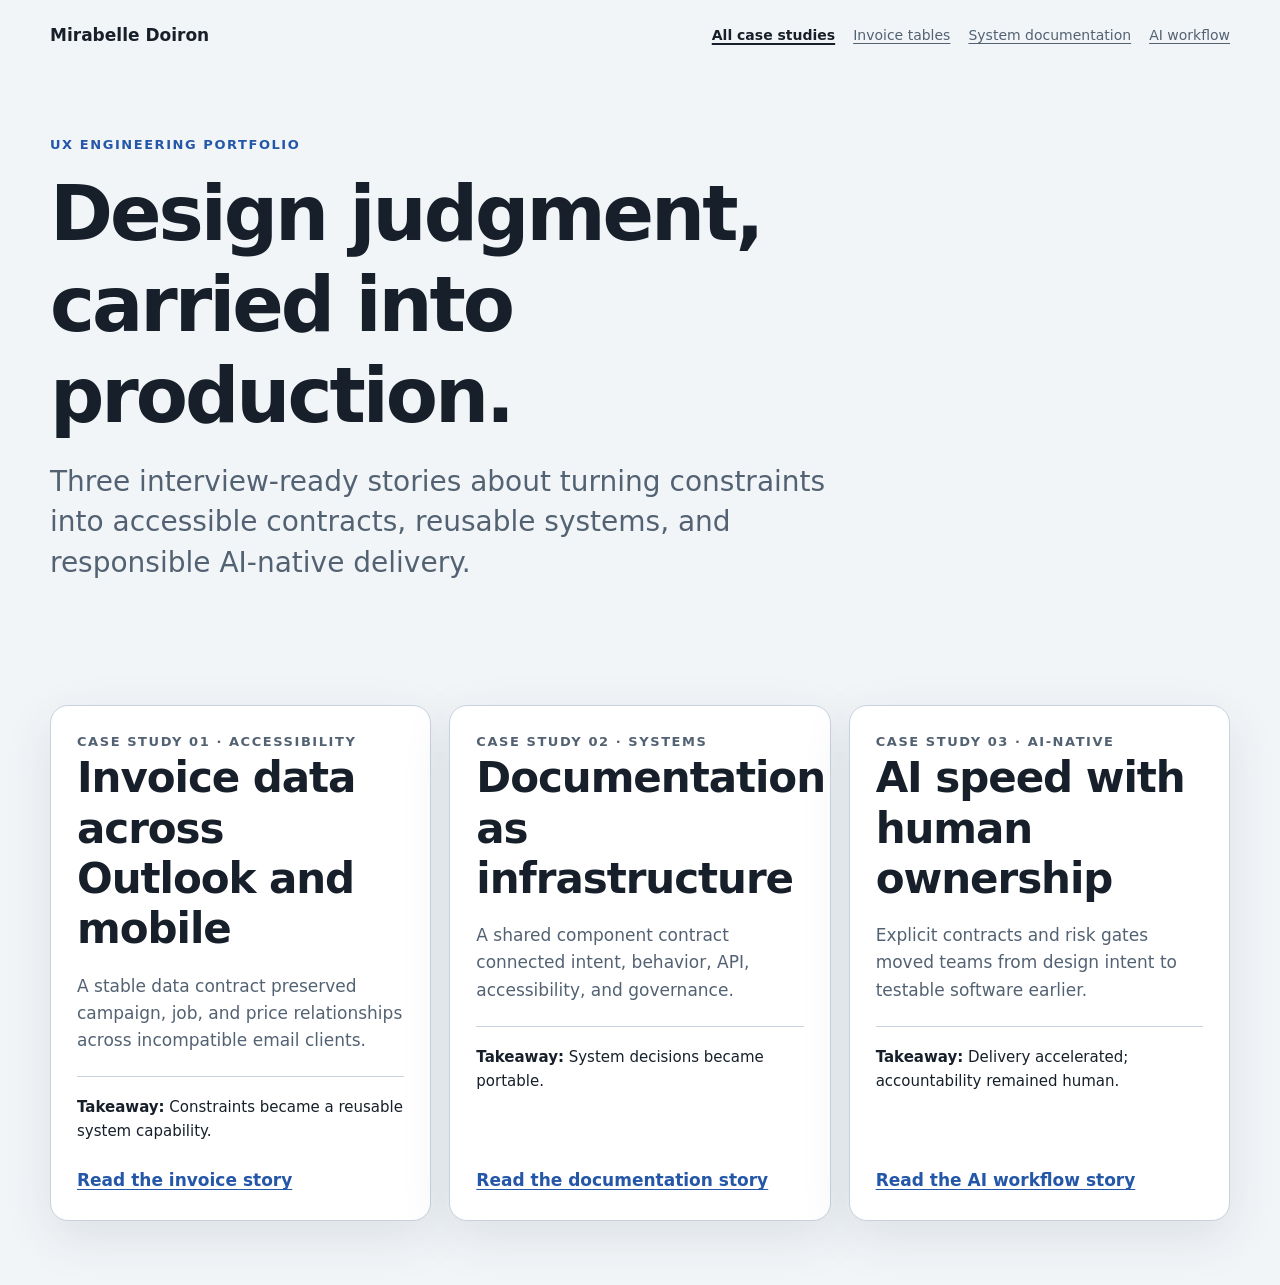
==== case-studies-index.html @ fa3d3a66 "feat(portfolio): add interview-ready case studies" ====
<!doctype html>
<html lang="en">
<head>
  <meta charset="utf-8">
  <meta name="viewport" content="width=device-width, initial-scale=1">
  <meta name="description" content="Mirabelle Doiron’s UX engineering case studies: accessible implementation, design-system infrastructure, and human-owned AI workflows.">
  <title>Mirabelle Doiron · UX engineering case studies</title>
  <link rel="stylesheet" href="./case-study.css">
</head>
<body>
  <a class="skip-link" href="#main">Skip to case studies</a>
  <nav class="site-nav" aria-label="Case study navigation">
    <strong>Mirabelle Doiron</strong>
    <div class="nav-links">
      <a aria-current="page" href="./case-studies-index.html">All case studies</a>
      <a href="./case-study-accessible-invoice.html">Invoice tables</a>
      <a href="./case-study-design-system-docs.html">System documentation</a>
      <a href="./case-study-ai-workflow.html">AI workflow</a>
    </div>
  </nav>

  <main id="main">
    <header class="hero container">
      <p class="eyebrow">UX engineering portfolio</p>
      <h1>Design judgment, carried into production.</h1>
      <p class="lede">Three interview-ready stories about turning constraints into accessible contracts, reusable systems, and responsible AI-native delivery.</p>
    </header>

    <section class="section" aria-labelledby="case-studies-title">
      <div class="container">
        <h2 class="sr-only" id="case-studies-title">Case studies</h2>
        <div class="case-grid">
          <article class="case-card">
            <p class="eyebrow">Case study 01 · Accessibility</p>
            <h2>Invoice data across Outlook and mobile</h2>
            <p>A stable data contract preserved campaign, job, and price relationships across incompatible email clients.</p>
            <p class="card-takeaway"><strong>Takeaway:</strong> Constraints became a reusable system capability.</p>
            <a class="case-link" href="./case-study-accessible-invoice.html">Read the invoice story</a>
          </article>

          <article class="case-card">
            <p class="eyebrow">Case study 02 · Systems</p>
            <h2>Documentation as infrastructure</h2>
            <p>A shared component contract connected intent, behavior, API, accessibility, and governance.</p>
            <p class="card-takeaway"><strong>Takeaway:</strong> System decisions became portable.</p>
            <a class="case-link" href="./case-study-design-system-docs.html">Read the documentation story</a>
          </article>

          <article class="case-card">
            <p class="eyebrow">Case study 03 · AI-native</p>
            <h2>AI speed with human ownership</h2>
            <p>Explicit contracts and risk gates moved teams from design intent to testable software earlier.</p>
            <p class="card-takeaway"><strong>Takeaway:</strong> Delivery accelerated; accountability remained human.</p>
            <a class="case-link" href="./case-study-ai-workflow.html">Read the AI workflow story</a>
          </article>
        </div>
      </div>
    </section>
  </main>
</body>
</html>
---- case-study.css ----
:root {
  color-scheme: light;
  --cs-page: #f2f5f8;
  --cs-surface: #ffffff;
  --cs-surface-soft: #eaf0f7;
  --cs-text: #17202a;
  --cs-muted: #536273;
  --cs-border: #c8d1dc;
  --cs-accent: #2457a7;
  --cs-accent-strong: #183f7e;
  --cs-success: #176b4d;
  --cs-warning: #9a4d00;
  --cs-code: #10243e;
  --cs-focus: #8a4fff;
  --cs-radius: 18px;
  --cs-shadow: 0 16px 50px rgba(31, 45, 61, 0.1);
}

* {
  box-sizing: border-box;
}

html {
  scroll-behavior: smooth;
}

body {
  margin: 0;
  background: var(--cs-page);
  color: var(--cs-text);
  font-family: Inter, ui-sans-serif, system-ui, -apple-system, BlinkMacSystemFont, "Segoe UI", sans-serif;
  font-size: 17px;
  line-height: 1.6;
}

a {
  color: var(--cs-accent);
  text-underline-offset: 3px;
}

a:hover {
  color: var(--cs-accent-strong);
}

a:focus-visible,
button:focus-visible {
  outline: 3px solid var(--cs-focus);
  outline-offset: 4px;
}

h1,
h2,
h3,
p {
  margin-top: 0;
}

h1,
h2,
h3 {
  line-height: 1.2;
}

h1 {
  max-width: 900px;
  margin-bottom: 20px;
  font-size: clamp(42px, 7vw, 76px);
  letter-spacing: -0.04em;
}

h2 {
  margin-bottom: 18px;
  font-size: clamp(28px, 4vw, 42px);
  letter-spacing: -0.025em;
}

h3 {
  margin-bottom: 10px;
  font-size: 20px;
}

code,
pre {
  font-family: ui-monospace, SFMono-Regular, Menlo, Monaco, Consolas, monospace;
}

pre {
  overflow-x: auto;
  margin: 0;
  padding: 20px;
  border-radius: 12px;
  background: var(--cs-code);
  color: #f5f8fc;
  font-size: 14px;
  line-height: 1.55;
}

.skip-link {
  position: absolute;
  top: 8px;
  left: 8px;
  z-index: 10;
  padding: 10px 14px;
  transform: translateY(-160%);
  border-radius: 8px;
  background: var(--cs-surface);
}

.skip-link:focus {
  transform: translateY(0);
}

.site-nav {
  display: flex;
  width: min(1180px, calc(100% - 40px));
  margin: 0 auto;
  padding: 22px 0;
  justify-content: space-between;
  align-items: center;
  gap: 18px;
}

.site-nav strong {
  white-space: nowrap;
}

.nav-links {
  display: flex;
  flex-wrap: wrap;
  justify-content: flex-end;
  gap: 8px 18px;
}

.nav-links a {
  color: var(--cs-muted);
  font-size: 14px;
}

.nav-links a[aria-current="page"] {
  color: var(--cs-text);
  font-weight: 700;
  text-decoration-thickness: 2px;
}

.container {
  width: min(1180px, calc(100% - 40px));
  margin: 0 auto;
}

.hero {
  padding: 64px 0 58px;
}

.eyebrow {
  margin-bottom: 12px;
  color: var(--cs-accent);
  font-size: 13px;
  font-weight: 800;
  letter-spacing: 0.12em;
  text-transform: uppercase;
}

.lede {
  max-width: 820px;
  margin-bottom: 0;
  color: var(--cs-muted);
  font-size: clamp(20px, 3vw, 28px);
  line-height: 1.45;
}

.hero-facts {
  display: grid;
  grid-template-columns: repeat(3, minmax(0, 1fr));
  max-width: 820px;
  margin: 34px 0 0;
  padding-top: 22px;
  border-top: 1px solid var(--cs-border);
}

.hero-facts div {
  padding-right: 20px;
}

.hero-facts dt {
  margin-bottom: 3px;
  color: var(--cs-muted);
  font-size: 12px;
  font-weight: 800;
  letter-spacing: 0.1em;
  text-transform: uppercase;
}

.hero-facts dd {
  margin: 0;
  font-weight: 700;
}

.summary-grid,
.case-grid {
  display: grid;
  grid-template-columns: repeat(3, minmax(0, 1fr));
  gap: 18px;
}

.summary-card,
.case-card,
.panel,
.doc-example,
.decision-card {
  border: 1px solid var(--cs-border);
  border-radius: var(--cs-radius);
  background: var(--cs-surface);
  box-shadow: var(--cs-shadow);
}

.summary-card,
.case-card,
.decision-card {
  padding: 26px;
}

.summary-card p,
.case-card p,
.decision-card p {
  margin-bottom: 0;
  color: var(--cs-muted);
}

.case-card {
  display: flex;
  min-height: 330px;
  flex-direction: column;
}

.case-card .case-link {
  margin-top: auto;
  padding-top: 24px;
  font-weight: 750;
}

.card-takeaway {
  margin-top: 22px;
  padding-top: 18px;
  border-top: 1px solid var(--cs-border);
  color: var(--cs-text) !important;
  font-size: 15px;
}

.section {
  padding: 64px 0;
}

.section + .section {
  border-top: 1px solid var(--cs-border);
}

.section-heading {
  max-width: 760px;
  margin-bottom: 32px;
}

.section-heading p {
  margin-bottom: 0;
  color: var(--cs-muted);
}

.split {
  display: grid;
  grid-template-columns: minmax(0, 1.25fr) minmax(300px, 0.75fr);
  gap: 28px;
  align-items: start;
}

.panel {
  padding: 28px;
}

.panel > :last-child {
  margin-bottom: 0;
}

.contract-note {
  display: flex;
  margin-top: 22px;
  padding: 18px 20px;
  align-items: baseline;
  gap: 16px;
  border: 1px solid var(--cs-border);
  border-radius: 12px;
  background: var(--cs-surface-soft);
}

.contract-note code {
  color: var(--cs-muted);
  font-size: 14px;
}

.clean-list,
.check-list {
  margin: 0;
  padding-left: 22px;
}

.clean-list li,
.check-list li {
  margin-bottom: 10px;
}

.check-list li::marker {
  color: var(--cs-success);
}

.render-grid {
  display: grid;
  grid-template-columns: minmax(620px, 1fr) 390px;
  gap: 22px;
  align-items: start;
}

.render-window h3 {
  display: flex;
  margin-bottom: 10px;
  justify-content: space-between;
  gap: 14px;
}

.render-window h3 span {
  color: var(--cs-muted);
  font-size: 13px;
  font-weight: 500;
}

.render-window iframe {
  display: block;
  width: 100%;
  height: 760px;
  border: 1px solid var(--cs-border);
  border-radius: 12px;
  background: var(--cs-surface);
}

.mobile-render {
  width: 390px;
  max-width: 100%;
}

.flow {
  display: grid;
  grid-template-columns: repeat(5, minmax(0, 1fr));
  gap: 14px;
  margin: 0;
  padding: 0;
  list-style: none;
}

.flow-four {
  grid-template-columns: repeat(4, minmax(0, 1fr));
}

.flow li {
  position: relative;
  padding: 24px 18px 20px;
  border: 1px solid var(--cs-border);
  border-radius: 12px;
  background: var(--cs-surface);
  box-shadow: var(--cs-shadow);
}

.flow strong,
.flow span {
  display: block;
}

.flow strong {
  margin-bottom: 8px;
}

.flow span {
  color: var(--cs-muted);
  font-size: 14px;
}

.before-after {
  display: grid;
  grid-template-columns: repeat(2, minmax(0, 1fr));
  gap: 22px;
}

.doc-example {
  overflow: hidden;
}

.doc-toolbar {
  display: flex;
  padding: 14px 18px;
  justify-content: space-between;
  gap: 18px;
  border-bottom: 1px solid var(--cs-border);
  background: var(--cs-surface-soft);
  color: var(--cs-muted);
  font-size: 14px;
}

.doc-layout {
  display: grid;
  grid-template-columns: 220px minmax(0, 1fr);
  min-height: 520px;
}

.doc-sidebar {
  padding: 24px;
  border-right: 1px solid var(--cs-border);
  background: var(--cs-surface-soft);
}

.doc-sidebar a {
  display: block;
  margin-bottom: 12px;
  color: var(--cs-muted);
}

.doc-content {
  padding: 36px;
}

.doc-content section {
  padding: 22px 0;
  border-top: 1px solid var(--cs-border);
}

.doc-content section:first-of-type {
  border-top: 0;
}

.code-comparison {
  display: grid;
  grid-template-columns: repeat(2, minmax(0, 1fr));
  gap: 22px;
}

.code-column h3 {
  display: flex;
  align-items: center;
  gap: 9px;
}

.status-dot {
  width: 10px;
  height: 10px;
  border-radius: 50%;
  background: var(--cs-warning);
}

.status-dot.good {
  background: var(--cs-success);
}

.takeaway {
  max-width: 940px;
  margin: 30px 0 0;
  padding: 26px 28px;
  border-left: 5px solid var(--cs-accent);
  background: var(--cs-surface);
  font-size: clamp(22px, 3vw, 30px);
  font-weight: 700;
  line-height: 1.4;
}

.impact-section {
  background: var(--cs-surface-soft);
}

.impact-section h2 {
  max-width: 900px;
}

.impact-copy {
  max-width: 760px;
  margin-bottom: 0;
  color: var(--cs-muted);
  font-size: 19px;
}

.validation-signals {
  display: flex;
  margin-top: 22px;
  flex-wrap: wrap;
  gap: 10px;
}

.validation-signals span {
  padding: 8px 12px;
  border: 1px solid var(--cs-border);
  border-radius: 999px;
  background: var(--cs-surface);
  color: var(--cs-muted);
  font-size: 13px;
  font-weight: 700;
}

.case-footer {
  padding: 40px 0 70px;
  border-top: 1px solid var(--cs-border);
}

.footer-links {
  display: flex;
  flex-wrap: wrap;
  justify-content: space-between;
  gap: 20px;
}

.sr-only {
  position: absolute;
  width: 1px;
  height: 1px;
  padding: 0;
  margin: -1px;
  overflow: hidden;
  clip: rect(0, 0, 0, 0);
  white-space: nowrap;
  border: 0;
}

@media (max-width: 1050px) {
  .render-grid,
  .summary-grid,
  .case-grid {
    grid-template-columns: 1fr;
  }

  .mobile-render {
    width: 390px;
  }

  .flow {
    grid-template-columns: 1fr 1fr;
  }
}

@media (max-width: 760px) {
  body {
    font-size: 16px;
  }

  .site-nav,
  .nav-links,
  .split,
  .before-after,
  .code-comparison,
  .doc-layout,
  .hero-facts {
    grid-template-columns: 1fr;
  }

  .site-nav {
    display: grid;
  }

  .nav-links {
    display: flex;
    justify-content: flex-start;
  }

  .hero,
  .section {
    padding: 46px 0;
  }

  .hero-facts {
    gap: 16px;
  }

  .contract-note {
    align-items: flex-start;
    flex-direction: column;
    gap: 6px;
  }

  .flow {
    grid-template-columns: 1fr;
  }

  .doc-sidebar {
    border-right: 0;
    border-bottom: 1px solid var(--cs-border);
  }

  .doc-content {
    padding: 24px;
  }

  .mobile-render {
    width: 100%;
  }
}

@media (prefers-reduced-motion: reduce) {
  html {
    scroll-behavior: auto;
  }
}
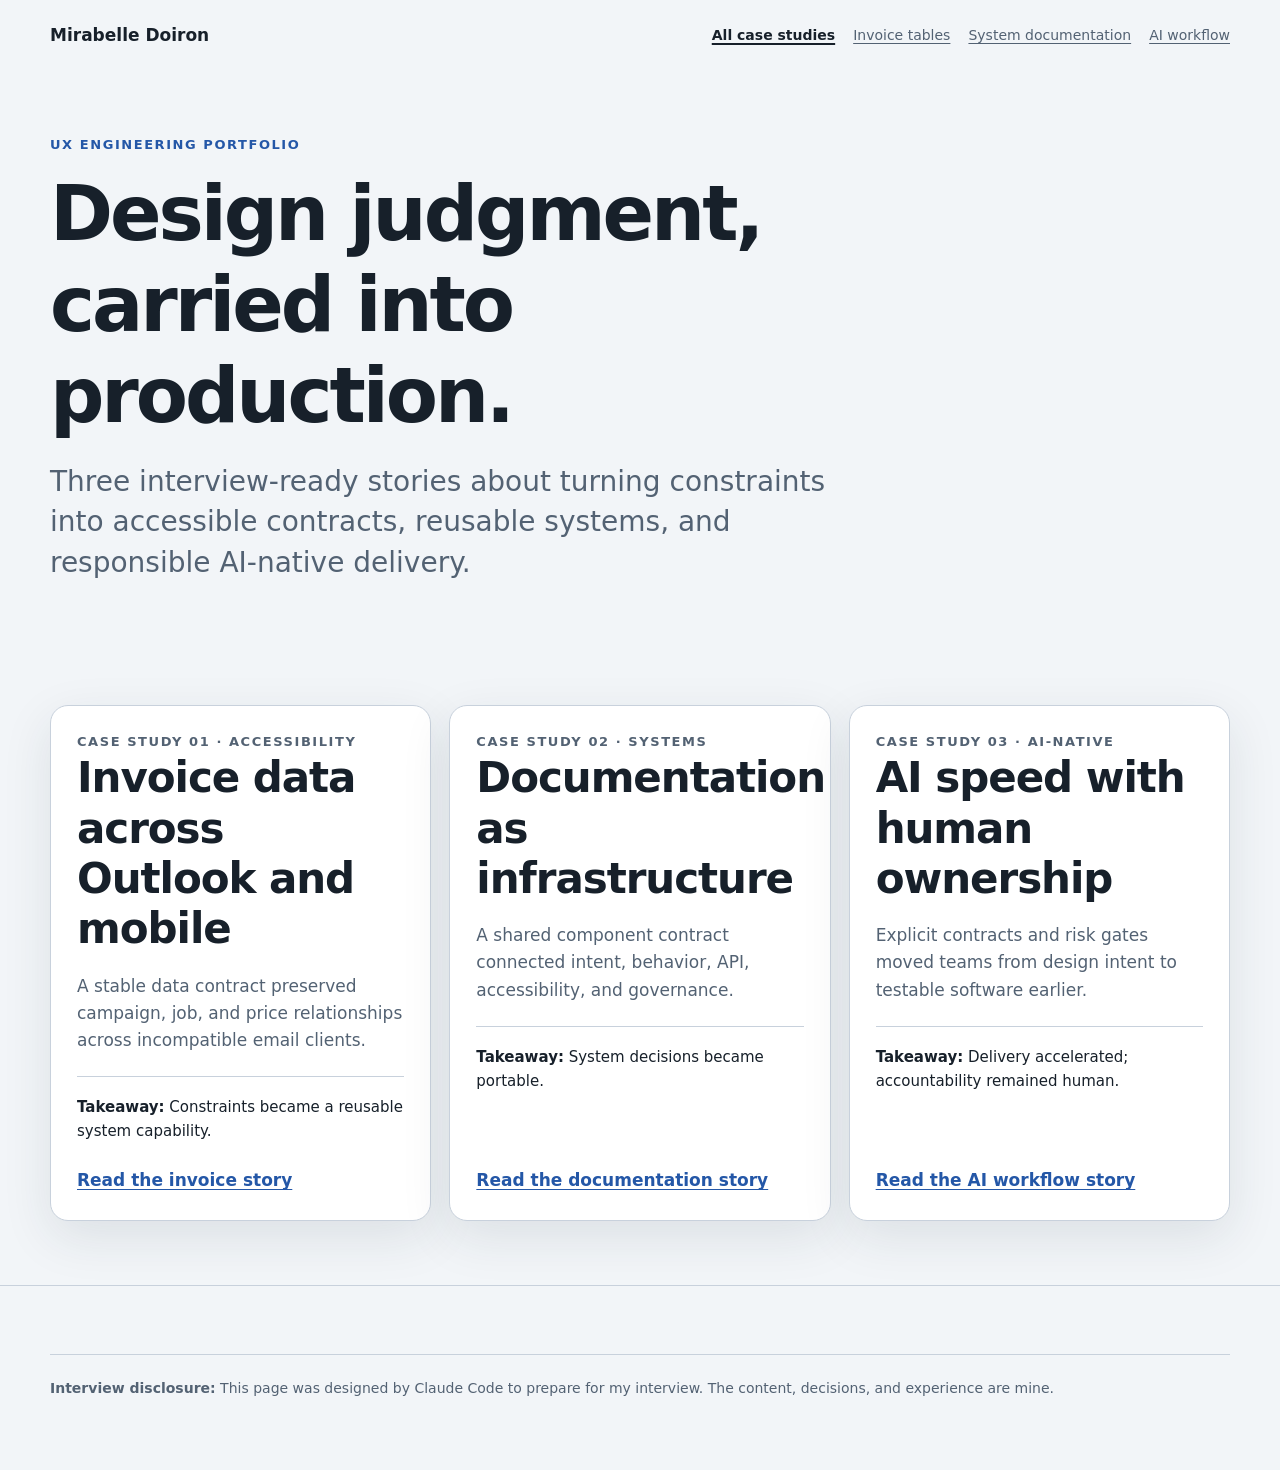
==== commit e51a1351: "docs(case-studies): add interview disclosure to footers" ====
--- a/case-studies-index.html
+++ b/case-studies-index.html
@@ -57,5 +57,9 @@
       </div>
     </section>
   </main>
+
+  <footer class="case-footer">
+    <p class="container footer-credit"><strong>Interview disclosure:</strong> This page was designed by Claude Code to prepare for my interview. The content, decisions, and experience are mine.</p>
+  </footer>
 </body>
 </html>
--- a/case-study.css
+++ b/case-study.css
@@ -195,6 +195,12 @@
   font-weight: 700;
 }
 
+.role-note {
+  max-width: 820px;
+  margin: 24px 0 0;
+  color: var(--cs-muted);
+}
+
 .summary-grid,
 .case-grid {
   display: grid;
@@ -295,6 +301,39 @@
   font-size: 14px;
 }
 
+.architecture-block {
+  margin-top: 48px;
+}
+
+.architecture-block .section-heading {
+  margin-bottom: 24px;
+}
+
+.architecture-list {
+  display: grid;
+  grid-template-columns: repeat(2, minmax(0, 1fr));
+  margin: 0;
+  gap: 16px;
+}
+
+.architecture-list div {
+  padding: 24px;
+  border: 1px solid var(--cs-border);
+  border-radius: 12px;
+  background: var(--cs-surface);
+  box-shadow: var(--cs-shadow);
+}
+
+.architecture-list dt {
+  margin-bottom: 8px;
+  font-weight: 800;
+}
+
+.architecture-list dd {
+  margin: 0;
+  color: var(--cs-muted);
+}
+
 .clean-list,
 .check-list {
   margin: 0;
@@ -508,6 +547,15 @@
   flex-wrap: wrap;
   justify-content: space-between;
   gap: 20px;
+}
+
+.footer-credit {
+  margin-top: 28px;
+  margin-bottom: 0;
+  padding-top: 22px;
+  border-top: 1px solid var(--cs-border);
+  color: var(--cs-muted);
+  font-size: 14px;
 }
 
 .sr-only {
@@ -549,7 +597,8 @@
   .before-after,
   .code-comparison,
   .doc-layout,
-  .hero-facts {
+  .hero-facts,
+  .architecture-list {
     grid-template-columns: 1fr;
   }
 
